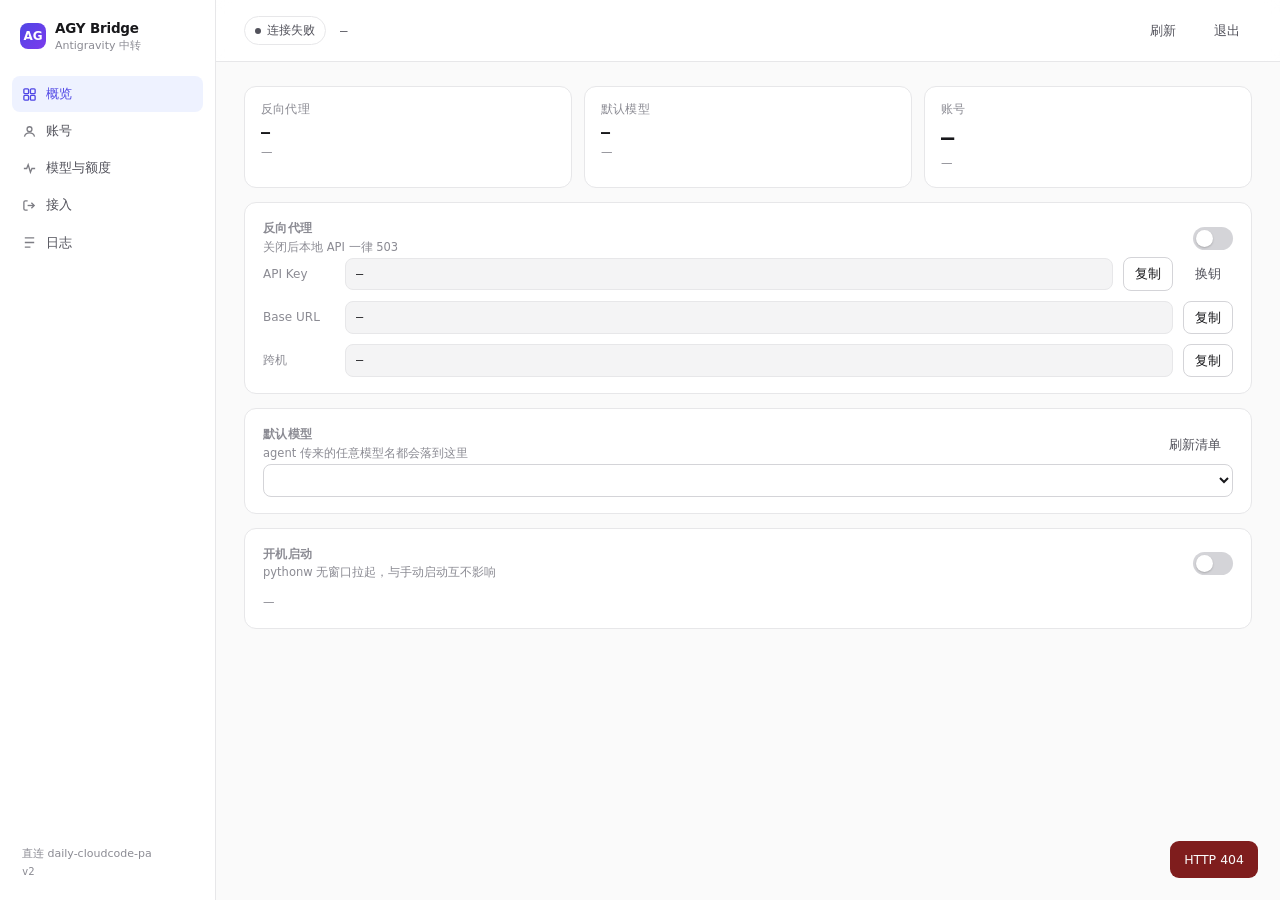
==== panel/index.html @ c2124f0b "Initial commit" ====
<!doctype html>
<html lang="zh-CN">
<head>
<meta charset="utf-8" />
<meta name="viewport" content="width=device-width, initial-scale=1" />
<title>AGY Bridge</title>
<link rel="stylesheet" href="styles.css" />
</head>
<body>
<div class="app">
  <aside class="sidebar">
    <div class="brand">
      <div class="brand-mark">AG</div>
      <div>
        <div class="brand-name">AGY Bridge</div>
        <div class="brand-sub">Antigravity 中转</div>
      </div>
    </div>
    <nav class="nav" id="nav">
      <button data-page="overview" class="on"><svg viewBox="0 0 16 16" fill="none" stroke="currentColor" stroke-width="1.4"><rect x="2" y="2" width="5" height="5" rx="1"/><rect x="9" y="2" width="5" height="5" rx="1"/><rect x="2" y="9" width="5" height="5" rx="1"/><rect x="9" y="9" width="5" height="5" rx="1"/></svg>概览</button>
      <button data-page="accounts"><svg viewBox="0 0 16 16" fill="none" stroke="currentColor" stroke-width="1.4"><circle cx="8" cy="5.5" r="2.6"/><path d="M2.6 13.4c.7-2.5 2.8-3.9 5.4-3.9s4.7 1.4 5.4 3.9"/></svg>账号</button>
      <button data-page="models"><svg viewBox="0 0 16 16" fill="none" stroke="currentColor" stroke-width="1.4"><path d="M2 8h3l1.6-4 2.4 8 1.6-4H14"/></svg>模型与额度</button>
      <button data-page="relay"><svg viewBox="0 0 16 16" fill="none" stroke="currentColor" stroke-width="1.4"><path d="M6 3H3.5A1.5 1.5 0 0 0 2 4.5v7A1.5 1.5 0 0 0 3.5 13H6"/><path d="M10 11l3-3-3-3"/><path d="M13 8H6"/></svg>接入</button>
      <button data-page="logs"><svg viewBox="0 0 16 16" fill="none" stroke="currentColor" stroke-width="1.4"><path d="M3 3h10M3 8h10M3 13h6"/></svg>日志</button>
    </nav>
    <div class="side-foot">
      <div>直连 daily-cloudcode-pa</div>
      <div><code id="footVer">v2</code></div>
    </div>
  </aside>

  <main>
    <header class="topbar">
      <span class="pill" id="topState"><span class="dot"></span>…</span>
      <span class="who" id="topAccount">—</span>
      <div class="spacer"></div>
      <button class="btn ghost" id="refreshBtn">刷新</button>
      <button class="btn ghost" id="logoutBtn">退出</button>
    </header>

    <div class="content">
      <section class="page on" id="page-overview">
        <div class="metrics">
          <div class="metric"><div class="k">反向代理</div><div class="v small" id="mProxy">—</div><div class="n" id="mProxyNote">—</div></div>
          <div class="metric"><div class="k">默认模型</div><div class="v small" id="mModel">—</div><div class="n" id="mModelNote">—</div></div>
          <div class="metric"><div class="k">账号</div><div class="v" id="mAccounts">—</div><div class="n" id="mAccountsNote">—</div></div>
        </div>

        <div class="card">
          <div class="card-head">
            <div><div class="card-title">反向代理</div><div class="hint" id="proxyHint">关闭后本地 API 一律 503</div></div>
            <label class="switch"><input type="checkbox" id="proxyToggle" /><span class="sl"></span></label>
          </div>
          <div class="row"><span class="k">API Key</span><code class="line" id="apiKey">—</code><button class="btn" id="copyKey">复制</button><button class="btn ghost" id="rotateKey">换钥</button></div>
          <div class="row"><span class="k">Base URL</span><code class="line" id="baseUrl">—</code><button class="btn" id="copyBase">复制</button></div>
          <div class="row"><span class="k">跨机</span><code class="line" id="extBase">—</code><button class="btn" id="copyExt">复制</button></div>
        </div>

        <div class="card">
          <div class="card-head">
            <div><div class="card-title">默认模型</div><div class="hint">agent 传来的任意模型名都会落到这里</div></div>
            <button class="btn ghost" id="reloadModels">刷新清单</button>
          </div>
          <div class="row"><select class="grow" id="modelSelect"></select></div>
        </div>

        <div class="card">
          <div class="card-head">
            <div><div class="card-title">开机启动</div><div class="hint">pythonw 无窗口拉起，与手动启动互不影响</div></div>
            <label class="switch"><input type="checkbox" id="autostartToggle" /><span class="sl"></span></label>
          </div>
          <div class="hint" id="autostartInfo" style="margin-top:10px">—</div>
        </div>
      </section>

      <section class="page" id="page-accounts">
        <h2>账号池</h2>
        <p class="lede">每个账号一份 refresh_token，桥接层自己换 token。请求优先用「当前」账号，失败自动换下一个。</p>

        <div class="card">
          <div class="card-title" style="margin-bottom:12px">添加账号</div>
          <div class="row">
            <input class="grow" type="text" id="newToken" placeholder="粘贴 refresh_token（1//0e…）" />
            <input type="text" id="newLabel" placeholder="备注（可选）" style="width:150px" />
            <button class="btn primary" id="addAccount">添加</button>
          </div>
          <div class="row" style="margin-top:12px">
            <button class="btn primary" id="startLogin">浏览器授权登录</button>
            <button class="btn" id="startLoginOob">登录（页面给码）</button>
            <span class="hint" style="margin:0">第一种自动回调；第二种 Google 页面直接显示一段码</span>
          </div>
          <div id="loginBox" style="display:none;margin-top:14px;border-top:1px solid var(--border);padding-top:14px">
            <div class="row"><span class="k">授权链接</span><code class="line" id="loginUrl">—</code><button class="btn" id="copyLoginUrl">复制</button><button class="btn" id="openLogin">打开</button></div>
            <div class="hint" id="loginNote" style="margin-top:8px">—</div>
            <div class="row" style="margin-top:10px">
              <input class="grow" type="text" id="loginCode" placeholder="回调打不回来时：把浏览器地址栏整条 URL（含 code=）或只要 code 粘贴到这里" />
              <button class="btn" id="submitLoginCode">提交</button>
            </div>
            <div class="row" style="margin-top:8px"><button class="btn ghost" id="cancelLogin">取消</button></div>
          </div>
          <div class="hint" style="margin-top:12px">
            也可以粘贴 refresh_token（从凭据管理器 <code>gemini:antigravity</code> 里取）。保存后
            <code>data/accounts.json</code> 有明文 refresh_token，别提交。
          </div>
        </div>

        <div class="card">
          <div class="card-head" style="margin-bottom:10px">
            <div class="card-title">已添加</div>
            <button class="btn ghost" id="refreshQuotaAll">刷新全部额度</button>
          </div>
          <table>
            <thead><tr><th>账号</th><th>状态</th><th>最低剩余</th><th>过期</th><th style="text-align:right">操作</th></tr></thead>
            <tbody id="accountRows"><tr><td colspan="5" class="empty">加载中…</td></tr></tbody>
          </table>
        </div>
      </section>

      <section class="page" id="page-models">
        <h2>模型与额度</h2>
        <p class="lede">额度来自上游 fetchAvailableModels，按当前账号返回。100% 是满额。</p>
        <div class="card">
          <div class="card-head" style="margin-bottom:10px">
            <div class="card-title">当前账号额度</div>
            <button class="btn ghost" id="quotaRefresh">重新查询</button>
          </div>
          <table>
            <thead><tr><th>模型</th><th>剩余</th><th>重置</th><th style="text-align:right">默认</th></tr></thead>
            <tbody id="quotaRows"><tr><td colspan="4" class="empty">加载中…</td></tr></tbody>
          </table>
        </div>
      </section>

      <section class="page" id="page-relay">
        <h2>接入配置</h2>
        <p class="lede">同一个端点，OpenAI 与 Anthropic 两种协议共用一把 key。</p>
        <div class="card">
          <div class="row"><span class="k">dsh</span><code class="line" id="rDsh">—</code><button class="btn" data-copy="dsh">复制</button></div>
          <div class="row"><span class="k">Claude Code</span><code class="line" id="rClaude">—</code><button class="btn" data-copy="claude">复制</button></div>
          <div class="row"><span class="k">Kimi / 通用</span><code class="line" id="rOpenai">—</code><button class="btn" data-copy="openai">复制</button></div>
          <div class="row"><span class="k">跨机</span><code class="line" id="rExt">—</code><button class="btn" data-copy="ext">复制</button></div>
          <div class="row" style="margin-top:14px">
            <button class="btn" id="exportCfg">导出接入配置（JSON）</button>
            <span class="hint" style="margin:0">含 provider / baseURL / apiKey / model，可直接存档</span>
          </div>
        </div>
        <div class="card">
          <div class="card-head">
            <div><div class="card-title">出网代理</div><div class="hint">服务器连不上 Google 时填这里，例如 http://127.0.0.1:7890</div></div>
            <button class="btn" id="saveProxy">保存</button>
          </div>
          <div class="row"><input class="grow" type="text" id="proxyUrl" placeholder="留空 = 直连，或读 HTTPS_PROXY / ALL_PROXY" /></div>
          <div class="hint" id="proxyInfo" style="margin-top:8px">—</div>
        </div>

        <div class="card">
          <div class="card-head">
            <div><div class="card-title">局域网访问</div><div class="hint">只开放 /v1；面板和 /api 永远只认本机</div></div>
            <label class="switch"><input type="checkbox" id="lanToggle" /><span class="sl"></span></label>
          </div>
          <div class="hint" id="lanInfo" style="margin-top:10px">—</div>
        </div>
      </section>

      <section class="page" id="page-logs">
        <h2>请求日志</h2>
        <p class="lede">最近 40 次调用。</p>
        <div class="card">
          <div class="card-head" style="margin-bottom:10px">
            <div class="card-title">记录</div>
            <button class="btn ghost" id="clearLog">清空</button>
          </div>
          <table>
            <thead><tr><th>时间</th><th>类型</th><th>模型</th><th>工具</th><th>耗时</th><th>字符</th><th style="text-align:right">结果</th></tr></thead>
            <tbody id="logRows"><tr><td colspan="7" class="empty">暂无请求</td></tr></tbody>
          </table>
        </div>
      </section>
    </div>
  </main>
</div>

<div class="toast" id="toast"></div>

<script type="module" src="js/app.js"></script>
</body>
</html>
---- panel/styles.css ----
/* ============================================================================
   AGY Bridge 控制面板样式
   ----------------------------------------------------------------------------
   设计取向：浅色、细边框、单强调色（靛蓝），信息密度靠留白而不是分割线。
   变量集中在 :root，改主题只需要动那里。
   ============================================================================ */

:root {
  --bg: #ffffff;
  --bg-soft: #fafafa;
  --bg-sink: #f4f4f5;
  --border: #e7e7e9;
  --border-strong: #d4d4d8;
  --text: #18181b;
  --text-2: #52525b;
  --muted: #8b8b93;
  --accent: #4f46e5;
  --accent-soft: #eef2ff;
  --ok: #15803d;
  --ok-soft: #f0fdf4;
  --bad: #b91c1c;
  --bad-soft: #fef2f2;
  --sans: -apple-system, "Segoe UI", "PingFang SC", "Microsoft YaHei", system-ui, sans-serif;
  --mono: ui-monospace, "Cascadia Code", "SF Mono", Consolas, monospace;
  --radius: 12px;
}

* { box-sizing: border-box; }

body {
  margin: 0;
  background: var(--bg-soft);
  color: var(--text);
  font: 14px/1.55 var(--sans);
  -webkit-font-smoothing: antialiased;
}

/* ---------- 布局骨架 ---------- */

.app { display: grid; grid-template-columns: 216px 1fr; min-height: 100vh; }

/* ---------- 左侧导航 ---------- */

.sidebar {
  background: var(--bg);
  border-right: 1px solid var(--border);
  padding: 18px 12px;
  display: flex;
  flex-direction: column;
  gap: 22px;
  position: sticky;
  top: 0;
  height: 100vh;
}

.brand { display: flex; align-items: center; gap: 9px; padding: 0 8px; }

.brand-mark {
  width: 26px; height: 26px; border-radius: 8px; flex: none;
  background: linear-gradient(135deg, #4f46e5, #7c3aed);
  color: #fff; font-weight: 700; font-size: 12px;
  display: grid; place-items: center;
}

.brand-name { font-weight: 600; font-size: 13.5px; letter-spacing: -.2px; }
.brand-sub { font-size: 11px; color: var(--muted); margin-top: -2px; }

.nav { display: flex; flex-direction: column; gap: 1px; }

.nav button {
  all: unset; cursor: pointer;
  display: flex; align-items: center; gap: 9px;
  padding: 8px 10px; border-radius: 8px;
  font-size: 13px; color: var(--text-2);
  transition: background .12s, color .12s;
}

.nav button:hover { background: var(--bg-sink); color: var(--text); }
.nav button.on { background: var(--accent-soft); color: var(--accent); font-weight: 500; }
.nav button svg { width: 15px; height: 15px; opacity: .75; }
.nav button.on svg { opacity: 1; }

.side-foot { margin-top: auto; padding: 0 10px; font-size: 11px; color: var(--muted); line-height: 1.7; }
.side-foot code { font-family: var(--mono); font-size: 10.5px; }

/* ---------- 顶栏 ---------- */

main { display: flex; flex-direction: column; min-width: 0; }

.topbar {
  display: flex; align-items: center; gap: 14px;
  padding: 14px 28px;
  border-bottom: 1px solid var(--border);
  background: rgba(255, 255, 255, .86);
  backdrop-filter: blur(8px);
  position: sticky; top: 0; z-index: 5;
}

.pill {
  display: inline-flex; align-items: center; gap: 6px;
  font-size: 12px; padding: 4px 10px; border-radius: 999px;
  border: 1px solid var(--border); background: var(--bg); color: var(--text-2);
}
.pill.on { border-color: #bbf7d0; background: var(--ok-soft); color: var(--ok); }
.pill.off { border-color: #fecaca; background: var(--bad-soft); color: var(--bad); }

.dot { width: 6px; height: 6px; border-radius: 50%; background: currentColor; }
.topbar .spacer { flex: 1; }
.who { font-size: 12.5px; color: var(--text-2); font-family: var(--mono); }

/* ---------- 内容区与分页 ---------- */

.content { padding: 24px 28px 60px; max-width: 1080px; width: 100%; }
.page { display: none; }
.page.on { display: block; animation: fade .18s ease; }
@keyframes fade { from { opacity: 0; transform: translateY(3px); } to { opacity: 1; transform: none; } }

h2 { font-size: 15px; margin: 0 0 4px; letter-spacing: -.2px; }
.lede { color: var(--muted); font-size: 12.5px; margin: 0 0 18px; }

/* ---------- 卡片 ---------- */

.card {
  background: var(--bg);
  border: 1px solid var(--border);
  border-radius: var(--radius);
  padding: 16px 18px;
  margin-bottom: 14px;
}

.card-head { display: flex; align-items: center; justify-content: space-between; gap: 12px; }
.card-title { font-size: 12px; font-weight: 600; letter-spacing: .3px; text-transform: uppercase; color: var(--muted); }

/* ---------- 概览指标 ---------- */

.metrics { display: grid; grid-template-columns: repeat(3, 1fr); gap: 12px; margin-bottom: 14px; }

.metric {
  background: var(--bg); border: 1px solid var(--border);
  border-radius: var(--radius); padding: 14px 16px;
}
.metric .k { font-size: 11.5px; color: var(--muted); letter-spacing: .2px; }
.metric .v { font-size: 22px; font-weight: 600; letter-spacing: -.6px; margin-top: 2px; font-family: var(--mono); }
.metric .v.small { font-size: 15px; letter-spacing: 0; }
.metric .n { font-size: 11.5px; color: var(--muted); }

/* ---------- 通用行与字段 ---------- */

.row { display: flex; align-items: center; gap: 10px; flex-wrap: wrap; }
.row + .row { margin-top: 10px; }
.k { font-size: 12px; color: var(--muted); min-width: 72px; }

code.line {
  font-family: var(--mono); font-size: 12px; color: var(--text);
  background: var(--bg-sink); border: 1px solid var(--border);
  border-radius: 8px; padding: 6px 10px;
  flex: 1; min-width: 0;
  overflow: hidden; text-overflow: ellipsis; white-space: nowrap;
}

/* ---------- 按钮 ---------- */

button.btn {
  all: unset; cursor: pointer;
  font-size: 12.5px; padding: 6px 11px; border-radius: 8px;
  border: 1px solid var(--border-strong); background: var(--bg); color: var(--text);
  transition: .12s; white-space: nowrap;
}
button.btn:hover { background: var(--bg-sink); }
button.btn.primary { background: var(--accent); border-color: var(--accent); color: #fff; }
button.btn.primary:hover { filter: brightness(1.06); }
button.btn.ghost { border-color: transparent; color: var(--text-2); }
button.btn.ghost:hover { background: var(--bg-sink); color: var(--text); }
button.btn.danger { color: var(--bad); border-color: #f3c6c6; }
button.btn.danger:hover { background: var(--bad-soft); }
button.btn:disabled { opacity: .45; cursor: not-allowed; }

/* ---------- 开关 ---------- */

.switch { position: relative; width: 40px; height: 23px; flex: none; }
.switch input { opacity: 0; width: 0; height: 0; }

.switch .sl {
  position: absolute; inset: 0; cursor: pointer;
  border-radius: 999px; background: #d4d4d8; transition: .16s;
}
.switch .sl::before {
  content: ""; position: absolute;
  width: 17px; height: 17px; left: 3px; top: 3px;
  border-radius: 50%; background: #fff;
  box-shadow: 0 1px 2px rgba(0, 0, 0, .2); transition: .16s;
}
.switch input:checked + .sl { background: var(--accent); }
.switch input:checked + .sl::before { transform: translateX(17px); }

/* ---------- 表格 ---------- */

table { width: 100%; border-collapse: collapse; font-size: 12.5px; }
th {
  text-align: left; font-weight: 500; color: var(--muted);
  font-size: 11.5px; letter-spacing: .2px;
  padding: 0 10px 8px; border-bottom: 1px solid var(--border);
}
td { padding: 9px 10px; border-bottom: 1px solid #f1f1f3; vertical-align: middle; }
tr:last-child td { border-bottom: none; }
td.mono { font-family: var(--mono); font-size: 11.5px; color: var(--text-2); }

/* 额度条：60% 以上绿、20% 以上橙、更低红 */
.bar { height: 5px; border-radius: 999px; background: #ececef; overflow: hidden; min-width: 90px; }
.bar > i { display: block; height: 100%; border-radius: 999px; background: var(--ok); }
.bar.mid > i { background: #d97706; }
.bar.low > i { background: var(--bad); }

/* ---------- 标签 ---------- */

.tag {
  font-size: 10.5px; padding: 1px 7px; border-radius: 999px;
  border: 1px solid var(--border); color: var(--text-2); background: var(--bg-sink);
}
.tag.accent { border-color: #c7d2fe; background: var(--accent-soft); color: var(--accent); }

/* ---------- 输入控件 ---------- */

input[type="text"], select {
  font: inherit; font-size: 12.5px; padding: 7px 10px; border-radius: 8px;
  border: 1px solid var(--border-strong); background: var(--bg); color: var(--text);
  min-width: 0;
}
input[type="text"]:focus, select:focus {
  outline: 2px solid var(--accent-soft); border-color: var(--accent);
}
input.grow { flex: 1; font-family: var(--mono); font-size: 11.5px; }
select.grow { flex: 1; }

/* ---------- 文本辅助 ---------- */

.empty { color: var(--muted); font-size: 12.5px; padding: 18px 0; text-align: center; }
.hint { font-size: 11.5px; color: var(--muted); line-height: 1.7; }
.hint code { font-family: var(--mono); background: var(--bg-sink); padding: 1px 5px; border-radius: 4px; }

/* ---------- 轻提示 ---------- */

.toast {
  position: fixed; right: 22px; bottom: 22px; z-index: 50;
  background: #18181b; color: #fafafa;
  font-size: 12.5px; padding: 9px 14px; border-radius: 9px;
  opacity: 0; transform: translateY(8px);
  transition: .18s; pointer-events: none; max-width: 420px;
}
.toast.show { opacity: 1; transform: none; }
.toast.bad { background: #7f1d1d; }

/* ---------- 窄屏 ---------- */

@media (max-width: 860px) {
  .app { grid-template-columns: 1fr; }
  .sidebar {
    position: static; height: auto;
    flex-direction: row; align-items: center; gap: 14px; overflow-x: auto;
  }
  .nav { flex-direction: row; }
  .side-foot { display: none; }
  .metrics { grid-template-columns: 1fr; }
  .content { padding: 18px 16px 50px; }
}
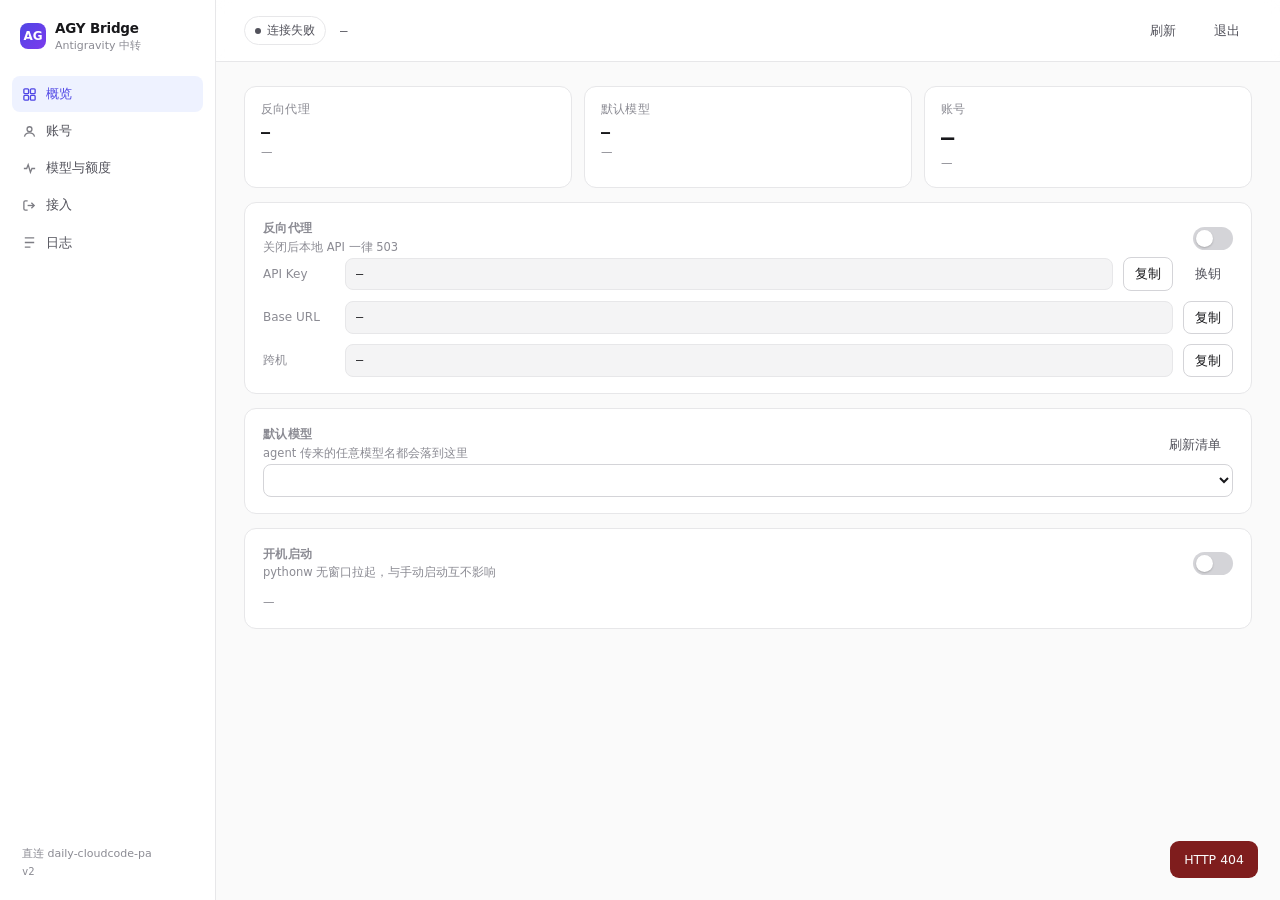
==== commit 37ca677e: "sqlk" ====
--- a/panel/index.html
+++ b/panel/index.html
@@ -155,7 +155,22 @@
 
         <div class="card">
           <div class="card-head">
-            <div><div class="card-title">局域网访问</div><div class="hint">只开放 /v1；面板和 /api 永远只认本机</div></div>
+            <div>
+              <div class="card-title">面板密码</div>
+              <div class="hint">任何能连到这台机器的地方都能打开登录页，密码是唯一门槛</div>
+            </div>
+          </div>
+          <div class="row" style="margin-top:14px">
+            <input type="password" id="pwdCurrent" placeholder="当前密码" style="width:150px" />
+            <input type="password" id="pwdNext" placeholder="新密码（至少 6 位）" style="width:180px" />
+            <button class="btn" id="changePwd">修改密码</button>
+          </div>
+          <div class="hint" style="margin-top:8px">默认密码 admin123。公网暴露前务必改掉，并尽量在前面套一层 HTTPS。</div>
+        </div>
+
+        <div class="card">
+          <div class="card-head">
+            <div><div class="card-title">局域网访问</div><div class="hint">控制监听地址：关=只监听 127.0.0.1，开=监听 0.0.0.0</div></div>
             <label class="switch"><input type="checkbox" id="lanToggle" /><span class="sl"></span></label>
           </div>
           <div class="hint" id="lanInfo" style="margin-top:10px">—</div>
